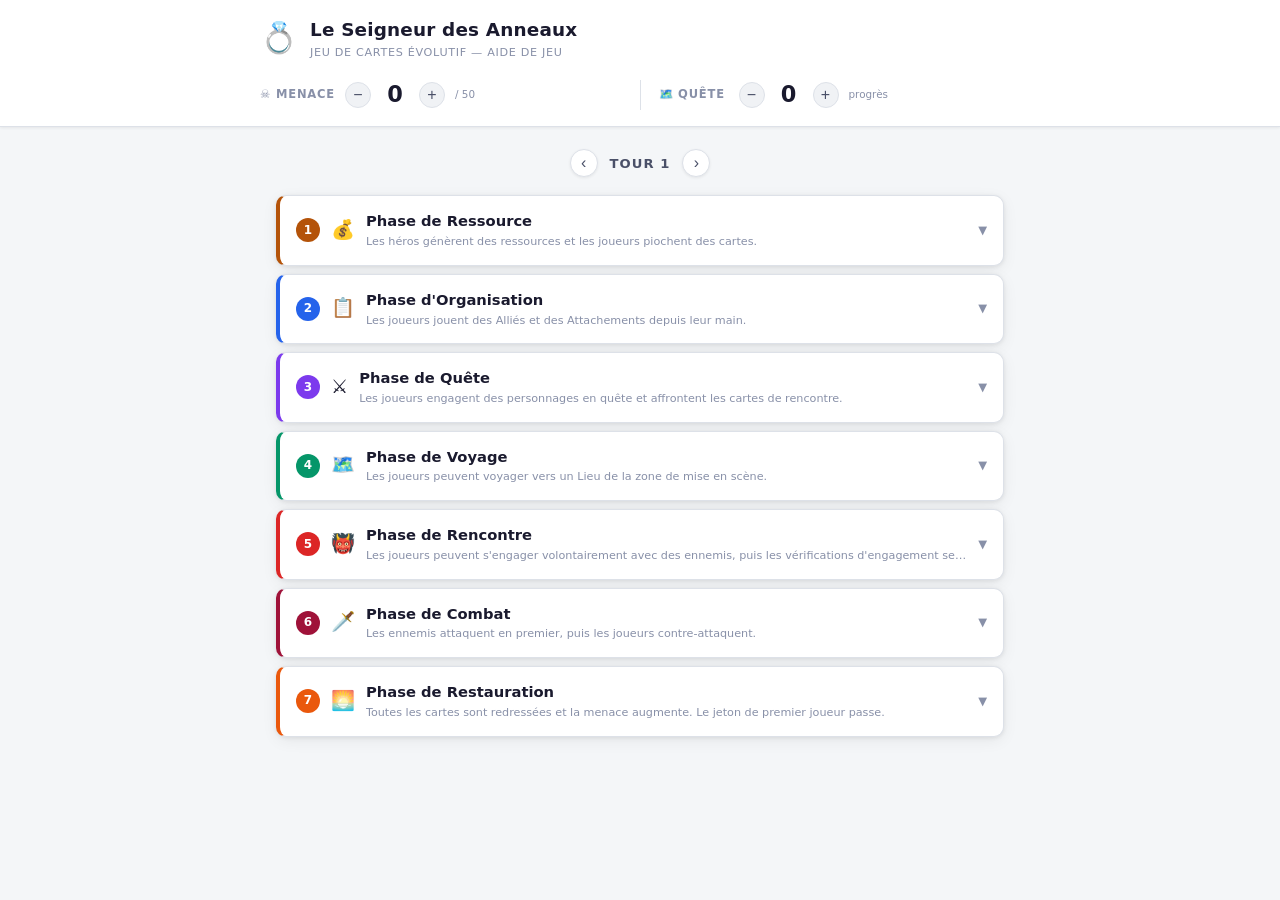
==== index.html @ bb18d096 "Initial commit — SDA JCE Companion App web vanilla (HTML/CSS/JS) d aide de jeu pour le Seigneur des " ====
<!DOCTYPE html>
<html lang="fr">
<head>
  <meta charset="UTF-8" />
  <meta name="viewport" content="width=device-width, initial-scale=1.0" />
  <title>SDA JCE — Companion de Jeu</title>
  <link rel="stylesheet" href="style.css" />
</head>
<body>
  <header>
    <div class="header-inner">
      <div class="ring-icon">💍</div>
      <div>
        <h1>Le Seigneur des Anneaux</h1>
        <p class="subtitle">Jeu de Cartes Évolutif — Aide de Jeu</p>
      </div>
    </div>

    <div class="counters-bar">

      <div class="counter-block">
        <span class="counter-label">☠️ Menace</span>
        <div class="counter-controls">
          <button class="counter-btn" onclick="changeCounter('threat', -1)">−</button>
          <span class="counter-value" id="val-threat">0</span>
          <button class="counter-btn" onclick="changeCounter('threat', 1)">+</button>
        </div>
        <span class="counter-hint">/ 50</span>
      </div>

      <div class="counter-divider"></div>

      <div class="counter-block">
        <span class="counter-label">🗺️ Quête</span>
        <div class="counter-controls">
          <button class="counter-btn" onclick="changeCounter('quest', -1)">−</button>
          <span class="counter-value" id="val-quest">0</span>
          <button class="counter-btn" onclick="changeCounter('quest', 1)">+</button>
        </div>
        <span class="counter-hint">progrès</span>
      </div>

    </div>
  </header>

  <main>
    <div class="round-indicator">
      <button class="round-btn" onclick="changeRound(-1)">‹</button>
      <span>Tour <span id="roundNum">1</span></span>
      <button class="round-btn" onclick="changeRound(1)">›</button>
    </div>

    <div class="phases-container" id="phasesContainer"></div>
  </main>

<script src="data.js"></script>
  <script src="app.js"></script>
</body>
</html>
---- style.css ----
/* ============================================================
   STYLE.CSS — SDA JCE Companion  |  Thème clair classique
   ============================================================ */

:root {
  --bg:           #f4f6f8;
  --surface:      #ffffff;
  --surface2:     #f0f2f5;
  --border:       #dde1e8;
  --border-strong:#c4cad4;
  --accent:       #2563eb;
  --accent-light: #eff4ff;
  --text:         #1a1a2e;
  --text-sub:     #4a5068;
  --text-muted:   #8890a8;
  --green:        #16a34a;
  --green-bg:     #f0faf4;
  --green-border: #bbf0d0;
  --green-text:   #14532d;
  --radius:       10px;
  --shadow:       0 1px 4px rgba(0,0,0,.08), 0 4px 16px rgba(0,0,0,.06);
  --shadow-sm:    0 1px 3px rgba(0,0,0,.07);
  --t:            0.2s ease;
}

*, *::before, *::after { box-sizing: border-box; margin: 0; padding: 0; }
html { scroll-behavior: smooth; }

body {
  background: var(--bg);
  color: var(--text);
  font-family: "Segoe UI", system-ui, -apple-system, sans-serif;
  font-size: 15px;
  line-height: 1.6;
  min-height: 100vh;
}

a { color: var(--accent); }

/* ============================================================
   HEADER
   ============================================================ */
header {
  background: #ffffff;
  border-bottom: 1px solid var(--border);
  padding: 14px 20px 12px;
  position: sticky;
  top: 0;
  z-index: 100;
  box-shadow: var(--shadow-sm);
}

.header-inner {
  display: flex;
  align-items: center;
  gap: 12px;
  max-width: 760px;
  margin: 0 auto 12px;
}

.ring-icon {
  font-size: 1.9rem;
}

header h1 {
  font-size: 1.15rem;
  font-weight: 700;
  color: var(--text);
  letter-spacing: .01em;
}

.subtitle {
  font-size: 0.7rem;
  color: var(--text-muted);
  letter-spacing: .06em;
  text-transform: uppercase;
}

/* ---- Barre compteurs ---- */
.counters-bar {
  max-width: 760px;
  margin: 0 auto;
  display: flex;
  align-items: center;
  gap: 0;
}

.counter-block {
  display: flex;
  align-items: center;
  gap: 10px;
  flex: 1;
  padding: 2px 0;
}

.counter-label {
  font-size: 0.72rem;
  font-weight: 700;
  text-transform: uppercase;
  letter-spacing: .07em;
  color: var(--text-muted);
  white-space: nowrap;
  min-width: 70px;
}

.counter-controls {
  display: flex;
  align-items: center;
  gap: 6px;
}

.counter-btn {
  background: var(--surface2);
  border: 1px solid var(--border);
  color: var(--text-sub);
  width: 26px; height: 26px;
  border-radius: 50%;
  cursor: pointer;
  font-size: 1rem;
  display: flex; align-items: center; justify-content: center;
  transition: background var(--t), border-color var(--t);
  padding: 0; line-height: 1;
  flex-shrink: 0;
}
.counter-btn:hover {
  background: var(--accent-light);
  border-color: var(--accent);
  color: var(--accent);
}

.counter-value {
  font-size: 1.4rem;
  font-weight: 800;
  color: var(--text);
  min-width: 36px;
  text-align: center;
  transition: color var(--t);
  font-variant-numeric: tabular-nums;
}
.counter-value.warning   { color: #d97706; }
.counter-value.danger    { color: #dc2626; animation: pulse 1s infinite; }
.counter-value.eliminated{ color: #dc2626; }

@keyframes pulse { 0%,100% { opacity:1; } 50% { opacity:.35; } }

.counter-hint {
  font-size: 0.65rem;
  color: var(--text-muted);
}

.counter-divider {
  width: 1px;
  height: 30px;
  background: var(--border);
  margin: 0 18px;
  flex-shrink: 0;
}

/* ============================================================
   MAIN
   ============================================================ */
main {
  max-width: 760px;
  margin: 0 auto;
  padding: 22px 16px 70px;
}

/* ---- Compteur de tours ---- */
.round-indicator {
  display: flex; align-items: center; justify-content: center;
  gap: 12px;
  margin-bottom: 18px;
  color: var(--text-sub);
  font-weight: 600;
  font-size: 0.82rem;
  letter-spacing: .08em;
  text-transform: uppercase;
}

.round-btn {
  background: var(--surface);
  border: 1px solid var(--border);
  color: var(--text-sub);
  width: 28px; height: 28px;
  border-radius: 50%; font-size: 1rem;
  cursor: pointer; transition: all var(--t);
  display: flex; align-items: center; justify-content: center;
  box-shadow: var(--shadow-sm);
}
.round-btn:hover {
  background: var(--accent-light);
  border-color: var(--accent);
  color: var(--accent);
}

/* ============================================================
   PHASE CARDS
   ============================================================ */
.phases-container { display: flex; flex-direction: column; gap: 8px; }

.phase-card {
  border-radius: var(--radius);
  overflow: hidden;
  background: var(--surface);
  border: 1px solid var(--border);
  border-left: 4px solid var(--phase-color, var(--accent));
  box-shadow: var(--shadow);
}

/* ---- En-tête phase ---- */
.phase-header {
  display: flex; align-items: center;
  justify-content: space-between;
  padding: 13px 16px;
  min-height: 52px;
  cursor: pointer;
  user-select: none;
  transition: background var(--t);
  gap: 10px;
}
.phase-header:hover { background: var(--surface2); }

.phase-header-left {
  display: flex; align-items: center;
  gap: 11px; flex: 1; min-width: 0;
}

.phase-number {
  width: 24px; height: 24px;
  border-radius: 50%;
  background: var(--phase-color, var(--accent));
  color: #fff;
  display: flex; align-items: center; justify-content: center;
  font-size: 0.75rem; font-weight: 800;
  flex-shrink: 0;
}

.phase-icon { font-size: 1.2rem; flex-shrink: 0; }

.phase-title-block { display: flex; flex-direction: column; min-width: 0; }

.phase-name {
  font-size: 0.92rem; font-weight: 700;
  color: var(--text);
}

.phase-summary {
  font-size: 0.7rem;
  color: var(--text-muted);
  white-space: nowrap; overflow: hidden; text-overflow: ellipsis;
}

.phase-chevron {
  color: var(--text-muted);
  font-size: 0.72rem;
  transition: transform var(--t);
  flex-shrink: 0;
}
.phase-chevron.open { transform: rotate(180deg); }

/* ---- Corps phase ---- */
.phase-body {
  max-height: 0; overflow: hidden;
  transition: max-height 0.4s cubic-bezier(0.4,0,0.2,1);
  border-top: 1px solid transparent;
}
.phase-body.open {
  max-height: 5000px;
  border-top-color: var(--border);
}

/* ============================================================
   TIMELINE
   ============================================================ */
.timeline {
  padding: 14px 18px 18px 18px;
  display: flex;
  flex-direction: column;
  gap: 0;
  background: var(--surface);
}

/* ============================================================
   ÉTAPE NORMALE
   ============================================================ */
.step-normal {
  display: flex;
  gap: 14px;
  padding: 13px 0;
  border-bottom: 1px solid var(--border);
  align-items: flex-start;
}
.step-normal:last-child { border-bottom: none; }

.step-dot {
  width: 9px; height: 9px;
  border-radius: 50%;
  background: var(--phase-color, var(--accent));
  margin-top: 6px;
  flex-shrink: 0;
}

.step-content { flex: 1; min-width: 0; }

.step-header-row {
  display: flex;
  align-items: flex-start;
  gap: 8px;
  flex-wrap: wrap;
  margin-bottom: 5px;
}

.step-title {
  font-size: 0.87rem; font-weight: 700;
  color: var(--text);
  line-height: 1.3;
}

.step-tags { display: flex; flex-wrap: wrap; gap: 4px; }

.normal-tag {
  font-size: 0.62rem; font-weight: 600;
  padding: 2px 8px;
  border-radius: 10px;
  background: var(--surface2);
  border: 1px solid var(--border-strong);
  color: var(--text-sub);
  white-space: nowrap;
  max-width: 100%;
  overflow: hidden;
  text-overflow: ellipsis;
}

.step-desc {
  font-size: 0.82rem;
  color: var(--text-sub);
  line-height: 1.7;
}

/* ============================================================
   FENÊTRE D'ACTION
   ============================================================ */
.step-action {
  display: flex;
  gap: 10px;
  align-items: flex-start;
  margin: 3px 0;
  padding: 9px 13px;
  background: var(--green-bg);
  border: 1px solid var(--green-border);
  border-radius: 8px;
  border-left: 3px solid var(--green);
}

.action-icon {
  font-size: 0.9rem;
  color: var(--green);
  font-weight: 700;
  margin-top: 2px;
  flex-shrink: 0;
  width: 16px;
  text-align: center;
}

.action-body { flex: 1; min-width: 0; }

.action-title {
  font-size: 0.75rem; font-weight: 700;
  color: var(--green);
  letter-spacing: .04em;
  text-transform: uppercase;
  display: block;
  margin-bottom: 3px;
}

.action-tags { display: flex; flex-wrap: wrap; gap: 4px; margin-bottom: 4px; }

.action-tag {
  font-size: 0.6rem; font-weight: 700;
  padding: 1px 7px;
  border-radius: 10px;
  background: #dcfce7;
  border: 1px solid #86efac;
  color: #14532d;
  white-space: nowrap;
}

.action-detail {
  font-size: 0.78rem;
  color: #166534;
  line-height: 1.6;
}

/* ============================================================
   SÉPARATEUR DE SOUS-SECTION
   ============================================================ */
.step-separator {
  display: flex;
  align-items: center;
  gap: 10px;
  margin: 8px 0 4px;
  color: var(--text-muted);
  font-size: 0.68rem;
  font-style: italic;
  font-weight: 600;
  letter-spacing: .05em;
  text-transform: uppercase;
}
.step-separator::before,
.step-separator::after {
  content: "";
  flex: 1;
  height: 1px;
  background: var(--border);
}

/* ============================================================
   BANNER ÉLIMINATION
   ============================================================ */
.elim-banner {
  position: fixed; top: 20px; left: 50%;
  transform: translateX(-50%);
  background: #dc2626; color: #fff;
  padding: 11px 26px; border-radius: 8px;
  font-weight: 700; font-size: 0.95rem;
  box-shadow: 0 4px 20px rgba(0,0,0,.2);
  z-index: 999;
  animation: slideDown .3s ease;
}
@keyframes slideDown {
  from { opacity:0; transform: translateX(-50%) translateY(-14px); }
  to   { opacity:1; transform: translateX(-50%) translateY(0); }
}

/* ============================================================
   RESPONSIVE
   ============================================================ */

/* --- Tablette (≤ 640px) --- */
@media (max-width: 640px) {
  header  { padding: 10px 14px 8px; }
  main    { padding: 16px 12px 60px; }
}

/* --- Mobile (≤ 480px) --- */
@media (max-width: 480px) {

  /* Header compact */
  header          { padding: 8px 12px 8px; }
  .header-inner   { margin-bottom: 8px; gap: 8px; }
  .ring-icon      { font-size: 1.5rem; }
  header h1       { font-size: 0.95rem; }
  .subtitle       { display: none; }

  /* Compteurs : label plus court, hint caché, boutons plus grands */
  .counter-label  { font-size: 0.68rem; min-width: 52px; }
  .counter-value  { font-size: 1.2rem; min-width: 30px; }
  .counter-hint   { display: none; }
  .counter-divider{ margin: 0 10px; }
  .counter-btn    { width: 34px; height: 34px; font-size: 1.1rem; border-radius: 50%; }

  /* Main */
  main              { padding: 12px 10px 50px; }
  .round-indicator  { margin-bottom: 12px; font-size: 0.78rem; }
  .round-btn        { width: 34px; height: 34px; font-size: 1rem; }

  /* Phase cards */
  .phase-summary  { display: none; }
  .phase-header   { padding: 12px 12px; }
  .phase-icon     { font-size: 1.1rem; }
  .phase-name     { font-size: 0.88rem; }
  .phase-number   { width: 22px; height: 22px; font-size: 0.7rem; }

  /* Timeline & étapes */
  .timeline       { padding: 10px 10px 14px; }
  .step-normal    { gap: 10px; padding: 11px 0; }
  .step-dot       { width: 8px; height: 8px; margin-top: 5px; }
  .step-title     { font-size: 0.84rem; }
  .step-desc      { font-size: 0.8rem; }
  .normal-tag     { font-size: 0.64rem; }

  /* Fenêtres d'action */
  .step-action    { padding: 8px 10px; gap: 8px; }
  .action-title   { font-size: 0.72rem; }
  .action-detail  { font-size: 0.77rem; }
  .action-tag     { font-size: 0.62rem; }

  /* Séparateur */
  .step-separator { font-size: 0.66rem; }
}

/* --- Très petit (≤ 360px) --- */
@media (max-width: 360px) {
  .ring-icon      { font-size: 1.25rem; }
  header h1       { font-size: 0.88rem; }
  .counter-label  { min-width: 44px; font-size: 0.62rem; }
  .counter-divider{ margin: 0 7px; }
  .counter-btn    { width: 30px; height: 30px; }
  .counter-value  { font-size: 1.1rem; }
  .phase-header   { padding: 10px 10px; gap: 8px; }
  .timeline       { padding: 8px 8px 12px; }
}
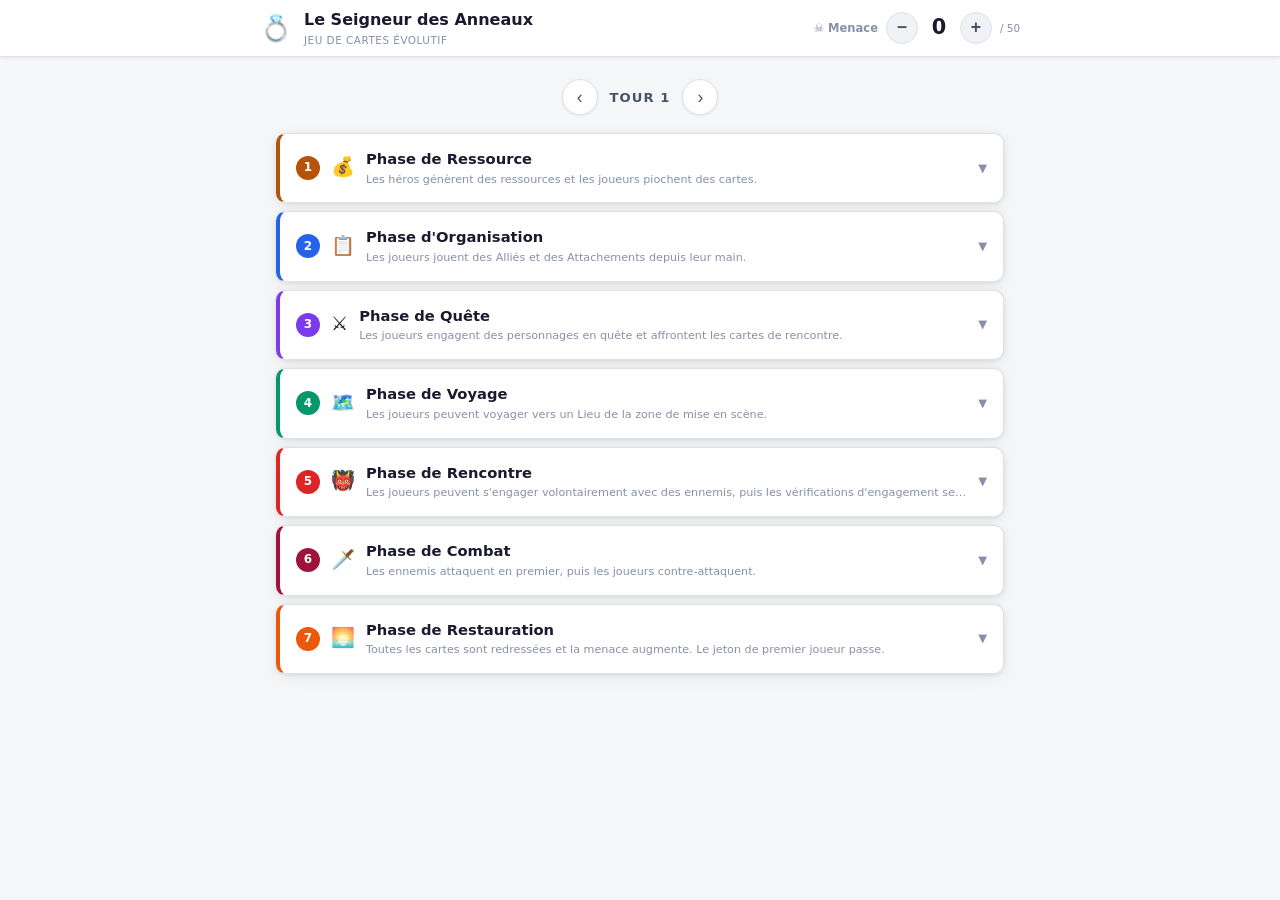
==== commit c9eeeed7: "Fix mobile : suppression compteur quete, boutons touch corriges - Supprime le module Quete du header" ====
--- a/index.html
+++ b/index.html
@@ -2,7 +2,7 @@
 <html lang="fr">
 <head>
   <meta charset="UTF-8" />
-  <meta name="viewport" content="width=device-width, initial-scale=1.0" />
+  <meta name="viewport" content="width=device-width, initial-scale=1.0, maximum-scale=1.0" />
   <title>SDA JCE — Companion de Jeu</title>
   <link rel="stylesheet" href="style.css" />
 </head>
@@ -10,50 +10,34 @@
   <header>
     <div class="header-inner">
       <div class="ring-icon">💍</div>
-      <div>
+      <div class="header-title">
         <h1>Le Seigneur des Anneaux</h1>
-        <p class="subtitle">Jeu de Cartes Évolutif — Aide de Jeu</p>
+        <p class="subtitle">Jeu de Cartes Évolutif</p>
       </div>
-    </div>
-
-    <div class="counters-bar">
 
       <div class="counter-block">
         <span class="counter-label">☠️ Menace</span>
         <div class="counter-controls">
-          <button class="counter-btn" onclick="changeCounter('threat', -1)">−</button>
+          <button class="counter-btn" ontouchstart="" onclick="changeCounter('threat', -1)">−</button>
           <span class="counter-value" id="val-threat">0</span>
-          <button class="counter-btn" onclick="changeCounter('threat', 1)">+</button>
+          <button class="counter-btn" ontouchstart="" onclick="changeCounter('threat', 1)">+</button>
         </div>
         <span class="counter-hint">/ 50</span>
       </div>
-
-      <div class="counter-divider"></div>
-
-      <div class="counter-block">
-        <span class="counter-label">🗺️ Quête</span>
-        <div class="counter-controls">
-          <button class="counter-btn" onclick="changeCounter('quest', -1)">−</button>
-          <span class="counter-value" id="val-quest">0</span>
-          <button class="counter-btn" onclick="changeCounter('quest', 1)">+</button>
-        </div>
-        <span class="counter-hint">progrès</span>
-      </div>
-
     </div>
   </header>
 
   <main>
     <div class="round-indicator">
-      <button class="round-btn" onclick="changeRound(-1)">‹</button>
+      <button class="round-btn" ontouchstart="" onclick="changeRound(-1)">‹</button>
       <span>Tour <span id="roundNum">1</span></span>
-      <button class="round-btn" onclick="changeRound(1)">›</button>
+      <button class="round-btn" ontouchstart="" onclick="changeRound(1)">›</button>
     </div>
 
     <div class="phases-container" id="phasesContainer"></div>
   </main>
 
-<script src="data.js"></script>
+  <script src="data.js"></script>
   <script src="app.js"></script>
 </body>
 </html>
--- a/style.css
+++ b/style.css
@@ -43,7 +43,7 @@
 header {
   background: #ffffff;
   border-bottom: 1px solid var(--border);
-  padding: 14px 20px 12px;
+  padding: 0 20px;
   position: sticky;
   top: 0;
   z-index: 100;
@@ -55,84 +55,94 @@
   align-items: center;
   gap: 12px;
   max-width: 760px;
-  margin: 0 auto 12px;
+  margin: 0 auto;
+  height: 56px;
 }
 
 .ring-icon {
-  font-size: 1.9rem;
+  font-size: 1.6rem;
+  flex-shrink: 0;
+}
+
+.header-title {
+  flex: 1;
+  min-width: 0;
 }
 
 header h1 {
-  font-size: 1.15rem;
+  font-size: 1rem;
   font-weight: 700;
   color: var(--text);
-  letter-spacing: .01em;
+  white-space: nowrap;
+  overflow: hidden;
+  text-overflow: ellipsis;
 }
 
 .subtitle {
-  font-size: 0.7rem;
-  color: var(--text-muted);
-  letter-spacing: .06em;
+  font-size: 0.65rem;
+  color: var(--text-muted);
+  letter-spacing: .05em;
   text-transform: uppercase;
 }
 
-/* ---- Barre compteurs ---- */
-.counters-bar {
-  max-width: 760px;
-  margin: 0 auto;
+/* ---- Compteur menace (dans le header) ---- */
+.counter-block {
   display: flex;
   align-items: center;
-  gap: 0;
-}
-
-.counter-block {
-  display: flex;
-  align-items: center;
-  gap: 10px;
-  flex: 1;
-  padding: 2px 0;
+  gap: 8px;
+  flex-shrink: 0;
 }
 
 .counter-label {
   font-size: 0.72rem;
   font-weight: 700;
-  text-transform: uppercase;
-  letter-spacing: .07em;
   color: var(--text-muted);
   white-space: nowrap;
-  min-width: 70px;
 }
 
 .counter-controls {
   display: flex;
   align-items: center;
-  gap: 6px;
-}
-
+  gap: 4px;
+}
+
+/* Touch target correct : zone cliquable 44x44 min */
 .counter-btn {
+  position: relative;
   background: var(--surface2);
   border: 1px solid var(--border);
   color: var(--text-sub);
-  width: 26px; height: 26px;
+  width: 32px; height: 32px;
   border-radius: 50%;
   cursor: pointer;
-  font-size: 1rem;
+  font-size: 1.1rem;
+  font-weight: 600;
   display: flex; align-items: center; justify-content: center;
   transition: background var(--t), border-color var(--t);
   padding: 0; line-height: 1;
   flex-shrink: 0;
-}
-.counter-btn:hover {
+  -webkit-tap-highlight-color: transparent;
+  touch-action: manipulation;
+  user-select: none;
+}
+/* Agrandir la zone de tap sans changer le visuel */
+.counter-btn::after {
+  content: "";
+  position: absolute;
+  inset: -8px;
+}
+.counter-btn:hover,
+.counter-btn:active {
   background: var(--accent-light);
   border-color: var(--accent);
   color: var(--accent);
 }
 
 .counter-value {
-  font-size: 1.4rem;
+  font-size: 1.3rem;
   font-weight: 800;
   color: var(--text);
-  min-width: 36px;
+  min-width: 34px;
   text-align: center;
   transition: color var(--t);
   font-variant-numeric: tabular-nums;
@@ -146,14 +156,6 @@
 .counter-hint {
   font-size: 0.65rem;
   color: var(--text-muted);
-}
-
-.counter-divider {
-  width: 1px;
-  height: 30px;
-  background: var(--border);
-  margin: 0 18px;
-  flex-shrink: 0;
 }
 
 /* ============================================================
@@ -178,16 +180,26 @@
 }
 
 .round-btn {
+  position: relative;
   background: var(--surface);
   border: 1px solid var(--border);
   color: var(--text-sub);
-  width: 28px; height: 28px;
-  border-radius: 50%; font-size: 1rem;
+  width: 36px; height: 36px;
+  border-radius: 50%; font-size: 1.1rem;
   cursor: pointer; transition: all var(--t);
   display: flex; align-items: center; justify-content: center;
   box-shadow: var(--shadow-sm);
-}
-.round-btn:hover {
+  -webkit-tap-highlight-color: transparent;
+  touch-action: manipulation;
+  user-select: none;
+}
+.round-btn::after {
+  content: "";
+  position: absolute;
+  inset: -6px;
+}
+.round-btn:hover,
+.round-btn:active {
   background: var(--accent-light);
   border-color: var(--accent);
   color: var(--accent);
@@ -217,6 +229,8 @@
   user-select: none;
   transition: background var(--t);
   gap: 10px;
+  -webkit-tap-highlight-color: transparent;
+  touch-action: manipulation;
 }
 .phase-header:hover { background: var(--surface2); }
 
@@ -436,67 +450,41 @@
    RESPONSIVE
    ============================================================ */
 
-/* --- Tablette (≤ 640px) --- */
-@media (max-width: 640px) {
-  header  { padding: 10px 14px 8px; }
-  main    { padding: 16px 12px 60px; }
-}
-
 /* --- Mobile (≤ 480px) --- */
 @media (max-width: 480px) {
-
-  /* Header compact */
-  header          { padding: 8px 12px 8px; }
-  .header-inner   { margin-bottom: 8px; gap: 8px; }
-  .ring-icon      { font-size: 1.5rem; }
-  header h1       { font-size: 0.95rem; }
+  header          { padding: 0 12px; }
+  .header-inner   { height: 52px; gap: 8px; }
+  .ring-icon      { font-size: 1.35rem; }
+  header h1       { font-size: 0.88rem; }
   .subtitle       { display: none; }
-
-  /* Compteurs : label plus court, hint caché, boutons plus grands */
-  .counter-label  { font-size: 0.68rem; min-width: 52px; }
+  .counter-label  { display: none; }
+  .counter-hint   { display: none; }
   .counter-value  { font-size: 1.2rem; min-width: 30px; }
-  .counter-hint   { display: none; }
-  .counter-divider{ margin: 0 10px; }
-  .counter-btn    { width: 34px; height: 34px; font-size: 1.1rem; border-radius: 50%; }
-
-  /* Main */
+
   main              { padding: 12px 10px 50px; }
   .round-indicator  { margin-bottom: 12px; font-size: 0.78rem; }
-  .round-btn        { width: 34px; height: 34px; font-size: 1rem; }
-
-  /* Phase cards */
+
   .phase-summary  { display: none; }
-  .phase-header   { padding: 12px 12px; }
-  .phase-icon     { font-size: 1.1rem; }
-  .phase-name     { font-size: 0.88rem; }
+  .phase-header   { padding: 11px 12px; }
+  .phase-icon     { font-size: 1.05rem; }
+  .phase-name     { font-size: 0.86rem; }
   .phase-number   { width: 22px; height: 22px; font-size: 0.7rem; }
 
-  /* Timeline & étapes */
   .timeline       { padding: 10px 10px 14px; }
   .step-normal    { gap: 10px; padding: 11px 0; }
-  .step-dot       { width: 8px; height: 8px; margin-top: 5px; }
   .step-title     { font-size: 0.84rem; }
   .step-desc      { font-size: 0.8rem; }
-  .normal-tag     { font-size: 0.64rem; }
-
-  /* Fenêtres d'action */
+
   .step-action    { padding: 8px 10px; gap: 8px; }
-  .action-title   { font-size: 0.72rem; }
   .action-detail  { font-size: 0.77rem; }
-  .action-tag     { font-size: 0.62rem; }
-
-  /* Séparateur */
-  .step-separator { font-size: 0.66rem; }
 }
 
 /* --- Très petit (≤ 360px) --- */
 @media (max-width: 360px) {
-  .ring-icon      { font-size: 1.25rem; }
-  header h1       { font-size: 0.88rem; }
-  .counter-label  { min-width: 44px; font-size: 0.62rem; }
-  .counter-divider{ margin: 0 7px; }
-  .counter-btn    { width: 30px; height: 30px; }
-  .counter-value  { font-size: 1.1rem; }
-  .phase-header   { padding: 10px 10px; gap: 8px; }
-  .timeline       { padding: 8px 8px 12px; }
-}
+  .ring-icon    { font-size: 1.2rem; }
+  header h1     { font-size: 0.82rem; }
+  .counter-btn  { width: 30px; height: 30px; font-size: 1rem; }
+  .counter-value{ font-size: 1.1rem; }
+  .phase-header { padding: 10px 10px; }
+  .timeline     { padding: 8px 8px 12px; }
+}
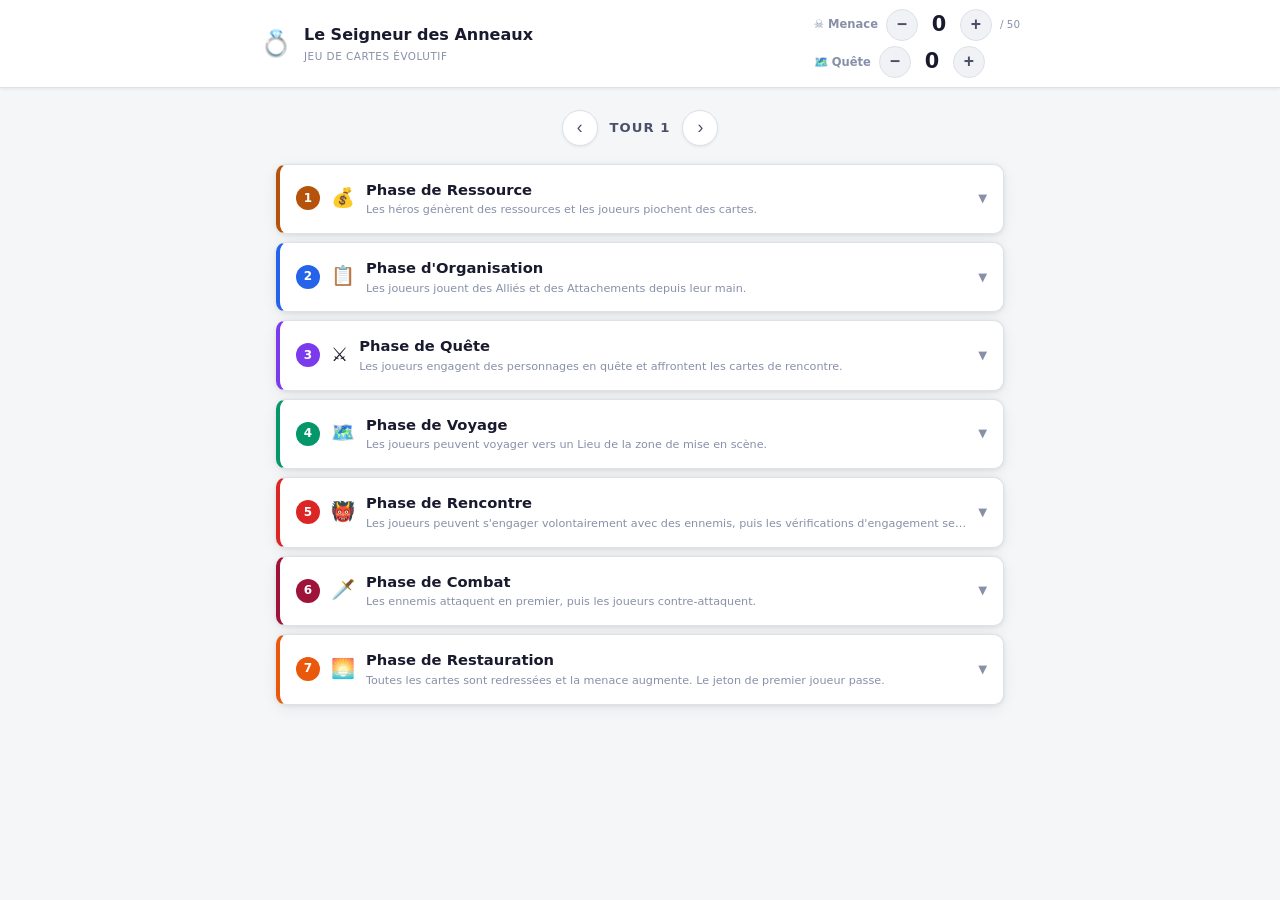
==== commit f8222eb8: "Ajout compteur Quete empile sous Menace dans le header Co-Authored-By: Claude Sonnet 4.6 <noreply@an" ====
--- a/index.html
+++ b/index.html
@@ -15,14 +15,24 @@
         <p class="subtitle">Jeu de Cartes Évolutif</p>
       </div>
 
-      <div class="counter-block">
-        <span class="counter-label">☠️ Menace</span>
-        <div class="counter-controls">
-          <button class="counter-btn" ontouchstart="" onclick="changeCounter('threat', -1)">−</button>
-          <span class="counter-value" id="val-threat">0</span>
-          <button class="counter-btn" ontouchstart="" onclick="changeCounter('threat', 1)">+</button>
+      <div class="counters-stack">
+        <div class="counter-block">
+          <span class="counter-label">☠️ Menace</span>
+          <div class="counter-controls">
+            <button class="counter-btn" ontouchstart="" onclick="changeCounter('threat', -1)">−</button>
+            <span class="counter-value" id="val-threat">0</span>
+            <button class="counter-btn" ontouchstart="" onclick="changeCounter('threat', 1)">+</button>
+          </div>
+          <span class="counter-hint">/ 50</span>
         </div>
-        <span class="counter-hint">/ 50</span>
+        <div class="counter-block">
+          <span class="counter-label">🗺️ Quête</span>
+          <div class="counter-controls">
+            <button class="counter-btn" ontouchstart="" onclick="changeCounter('quest', -1)">−</button>
+            <span class="counter-value" id="val-quest">0</span>
+            <button class="counter-btn" ontouchstart="" onclick="changeCounter('quest', 1)">+</button>
+          </div>
+        </div>
       </div>
     </div>
   </header>
--- a/style.css
+++ b/style.css
@@ -56,7 +56,8 @@
   gap: 12px;
   max-width: 760px;
   margin: 0 auto;
-  height: 56px;
+  min-height: 56px;
+  padding: 8px 0;
 }
 
 .ring-icon {
@@ -85,12 +86,18 @@
   text-transform: uppercase;
 }
 
-/* ---- Compteur menace (dans le header) ---- */
+/* ---- Compteurs empilés (dans le header) ---- */
+.counters-stack {
+  display: flex;
+  flex-direction: column;
+  gap: 4px;
+  flex-shrink: 0;
+}
+
 .counter-block {
   display: flex;
   align-items: center;
   gap: 8px;
-  flex-shrink: 0;
 }
 
 .counter-label {
@@ -453,13 +460,14 @@
 /* --- Mobile (≤ 480px) --- */
 @media (max-width: 480px) {
   header          { padding: 0 12px; }
-  .header-inner   { height: 52px; gap: 8px; }
+  .header-inner   { gap: 8px; padding: 6px 0; }
   .ring-icon      { font-size: 1.35rem; }
   header h1       { font-size: 0.88rem; }
   .subtitle       { display: none; }
-  .counter-label  { display: none; }
+  .counter-label  { font-size: 0.65rem; }
   .counter-hint   { display: none; }
-  .counter-value  { font-size: 1.2rem; min-width: 30px; }
+  .counter-value  { font-size: 1.1rem; min-width: 28px; }
+  .counters-stack { gap: 3px; }
 
   main              { padding: 12px 10px 50px; }
   .round-indicator  { margin-bottom: 12px; font-size: 0.78rem; }
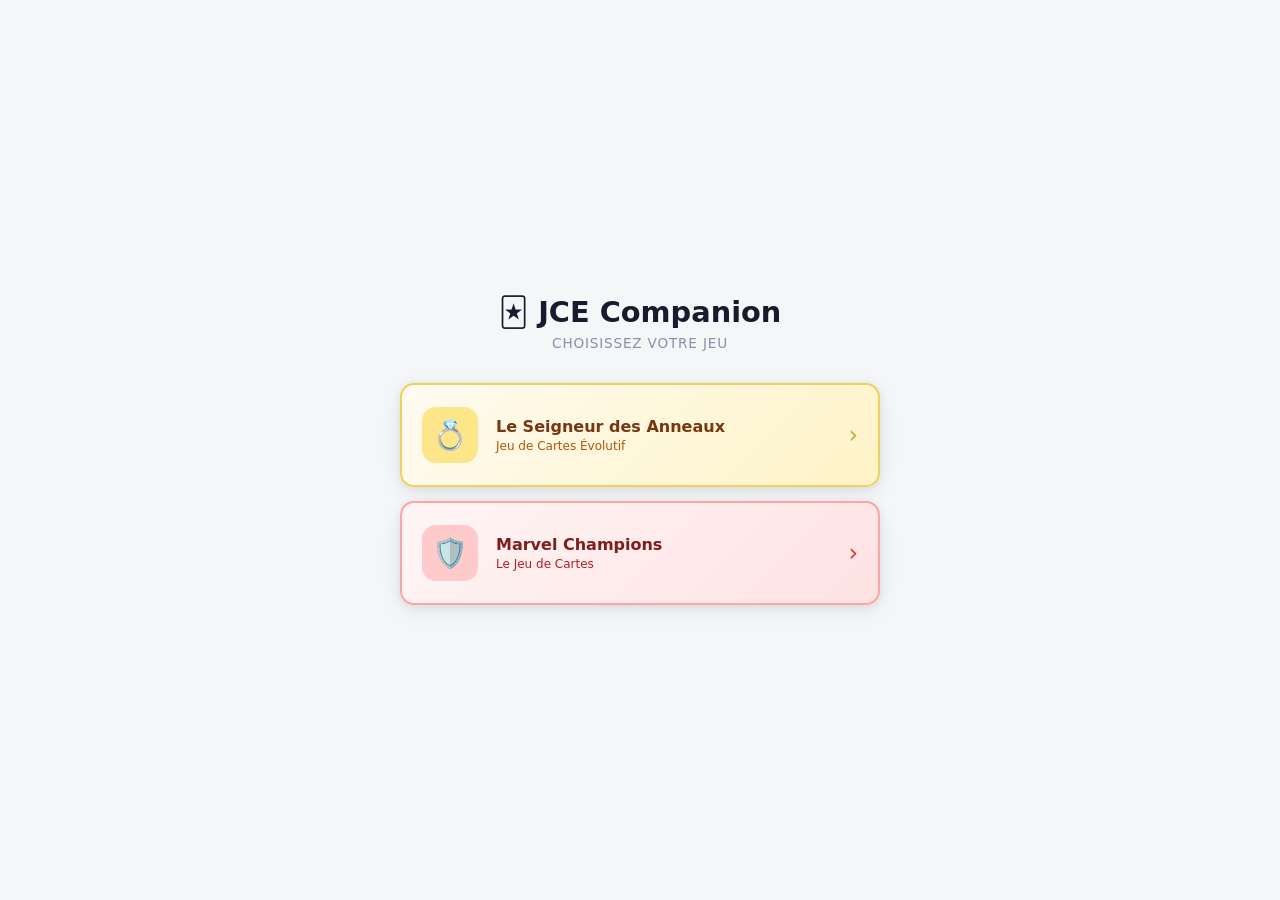
==== commit a903dfba: "Ajout page accueil + companion Marvel Champions - index.html : page accueil avec 2 boutons (LOTR + M" ====
--- a/index.html
+++ b/index.html
@@ -3,51 +3,37 @@
 <head>
   <meta charset="UTF-8" />
   <meta name="viewport" content="width=device-width, initial-scale=1.0, maximum-scale=1.0" />
-  <title>SDA JCE — Companion de Jeu</title>
-  <link rel="stylesheet" href="style.css" />
+  <title>JCE Companion</title>
+  <link rel="stylesheet" href="home.css" />
 </head>
 <body>
-  <header>
-    <div class="header-inner">
-      <div class="ring-icon">💍</div>
-      <div class="header-title">
-        <h1>Le Seigneur des Anneaux</h1>
-        <p class="subtitle">Jeu de Cartes Évolutif</p>
-      </div>
-
-      <div class="counters-stack">
-        <div class="counter-block">
-          <span class="counter-label">☠️ Menace</span>
-          <div class="counter-controls">
-            <button class="counter-btn" ontouchstart="" onclick="changeCounter('threat', -1)">−</button>
-            <span class="counter-value" id="val-threat">0</span>
-            <button class="counter-btn" ontouchstart="" onclick="changeCounter('threat', 1)">+</button>
-          </div>
-          <span class="counter-hint">/ 50</span>
-        </div>
-        <div class="counter-block">
-          <span class="counter-label">🗺️ Quête</span>
-          <div class="counter-controls">
-            <button class="counter-btn" ontouchstart="" onclick="changeCounter('quest', -1)">−</button>
-            <span class="counter-value" id="val-quest">0</span>
-            <button class="counter-btn" ontouchstart="" onclick="changeCounter('quest', 1)">+</button>
-          </div>
-        </div>
-      </div>
-    </div>
-  </header>
-
-  <main>
-    <div class="round-indicator">
-      <button class="round-btn" ontouchstart="" onclick="changeRound(-1)">‹</button>
-      <span>Tour <span id="roundNum">1</span></span>
-      <button class="round-btn" ontouchstart="" onclick="changeRound(1)">›</button>
+  <main class="home">
+    <div class="home-header">
+      <h1>🃏 JCE Companion</h1>
+      <p>Choisissez votre jeu</p>
     </div>
 
-    <div class="phases-container" id="phasesContainer"></div>
+    <div class="game-grid">
+
+      <a href="lotr.html" class="game-card lotr">
+        <div class="game-icon">💍</div>
+        <div class="game-info">
+          <span class="game-title">Le Seigneur des Anneaux</span>
+          <span class="game-sub">Jeu de Cartes Évolutif</span>
+        </div>
+        <span class="game-arrow">›</span>
+      </a>
+
+      <a href="marvel.html" class="game-card marvel">
+        <div class="game-icon">🛡️</div>
+        <div class="game-info">
+          <span class="game-title">Marvel Champions</span>
+          <span class="game-sub">Le Jeu de Cartes</span>
+        </div>
+        <span class="game-arrow">›</span>
+      </a>
+
+    </div>
   </main>
-
-  <script src="data.js"></script>
-  <script src="app.js"></script>
 </body>
 </html>
--- a/home.css
+++ b/home.css
@@ -0,0 +1,138 @@
+/* ============================================================
+   HOME.CSS — Page d'accueil JCE Companion
+   ============================================================ */
+
+*, *::before, *::after { box-sizing: border-box; margin: 0; padding: 0; }
+html, body { height: 100%; }
+
+body {
+  background: #f4f6f8;
+  font-family: "Segoe UI", system-ui, -apple-system, sans-serif;
+  display: flex;
+  align-items: center;
+  justify-content: center;
+  min-height: 100vh;
+  padding: 20px;
+}
+
+.home {
+  width: 100%;
+  max-width: 480px;
+}
+
+.home-header {
+  text-align: center;
+  margin-bottom: 32px;
+}
+
+.home-header h1 {
+  font-size: 1.8rem;
+  font-weight: 800;
+  color: #1a1a2e;
+  margin-bottom: 6px;
+}
+
+.home-header p {
+  font-size: 0.85rem;
+  color: #8890a8;
+  letter-spacing: .06em;
+  text-transform: uppercase;
+}
+
+/* ---- Grille de jeux ---- */
+.game-grid {
+  display: flex;
+  flex-direction: column;
+  gap: 14px;
+}
+
+.game-card {
+  display: flex;
+  align-items: center;
+  gap: 18px;
+  padding: 22px 20px;
+  border-radius: 14px;
+  text-decoration: none;
+  border: 2px solid transparent;
+  transition: transform 0.18s ease, box-shadow 0.18s ease, border-color 0.18s ease;
+  box-shadow: 0 2px 8px rgba(0,0,0,.08), 0 6px 24px rgba(0,0,0,.06);
+  -webkit-tap-highlight-color: transparent;
+  touch-action: manipulation;
+  user-select: none;
+  position: relative;
+  overflow: hidden;
+}
+
+.game-card:active {
+  transform: scale(0.98);
+}
+
+/* LOTR */
+.game-card.lotr {
+  background: linear-gradient(135deg, #fffbf0 0%, #fef3c7 100%);
+  border-color: #f0d060;
+}
+.game-card.lotr:hover, .game-card.lotr:active {
+  border-color: #c8a84b;
+  box-shadow: 0 4px 16px rgba(200,168,75,.25), 0 8px 32px rgba(0,0,0,.1);
+}
+.game-card.lotr .game-icon   { background: #fde68a; color: #92400e; }
+.game-card.lotr .game-title  { color: #78350f; }
+.game-card.lotr .game-sub    { color: #b45309; }
+.game-card.lotr .game-arrow  { color: #c8a84b; }
+
+/* Marvel */
+.game-card.marvel {
+  background: linear-gradient(135deg, #fff5f5 0%, #fee2e2 100%);
+  border-color: #fca5a5;
+}
+.game-card.marvel:hover, .game-card.marvel:active {
+  border-color: #e23636;
+  box-shadow: 0 4px 16px rgba(226,54,54,.2), 0 8px 32px rgba(0,0,0,.1);
+}
+.game-card.marvel .game-icon  { background: #fecaca; color: #991b1b; }
+.game-card.marvel .game-title { color: #7f1d1d; }
+.game-card.marvel .game-sub   { color: #b91c1c; }
+.game-card.marvel .game-arrow { color: #e23636; }
+
+/* ---- Éléments internes ---- */
+.game-icon {
+  width: 56px; height: 56px;
+  border-radius: 14px;
+  display: flex; align-items: center; justify-content: center;
+  font-size: 1.8rem;
+  flex-shrink: 0;
+}
+
+.game-info {
+  display: flex;
+  flex-direction: column;
+  gap: 3px;
+  flex: 1;
+  min-width: 0;
+}
+
+.game-title {
+  font-size: 1rem;
+  font-weight: 700;
+  line-height: 1.2;
+}
+
+.game-sub {
+  font-size: 0.75rem;
+  font-weight: 500;
+}
+
+.game-arrow {
+  font-size: 1.5rem;
+  font-weight: 300;
+  flex-shrink: 0;
+}
+
+/* ---- Responsive ---- */
+@media (max-width: 400px) {
+  .home-header h1 { font-size: 1.5rem; }
+  .game-card { padding: 18px 16px; gap: 14px; }
+  .game-icon { width: 48px; height: 48px; font-size: 1.5rem; }
+  .game-title { font-size: 0.92rem; }
+}
